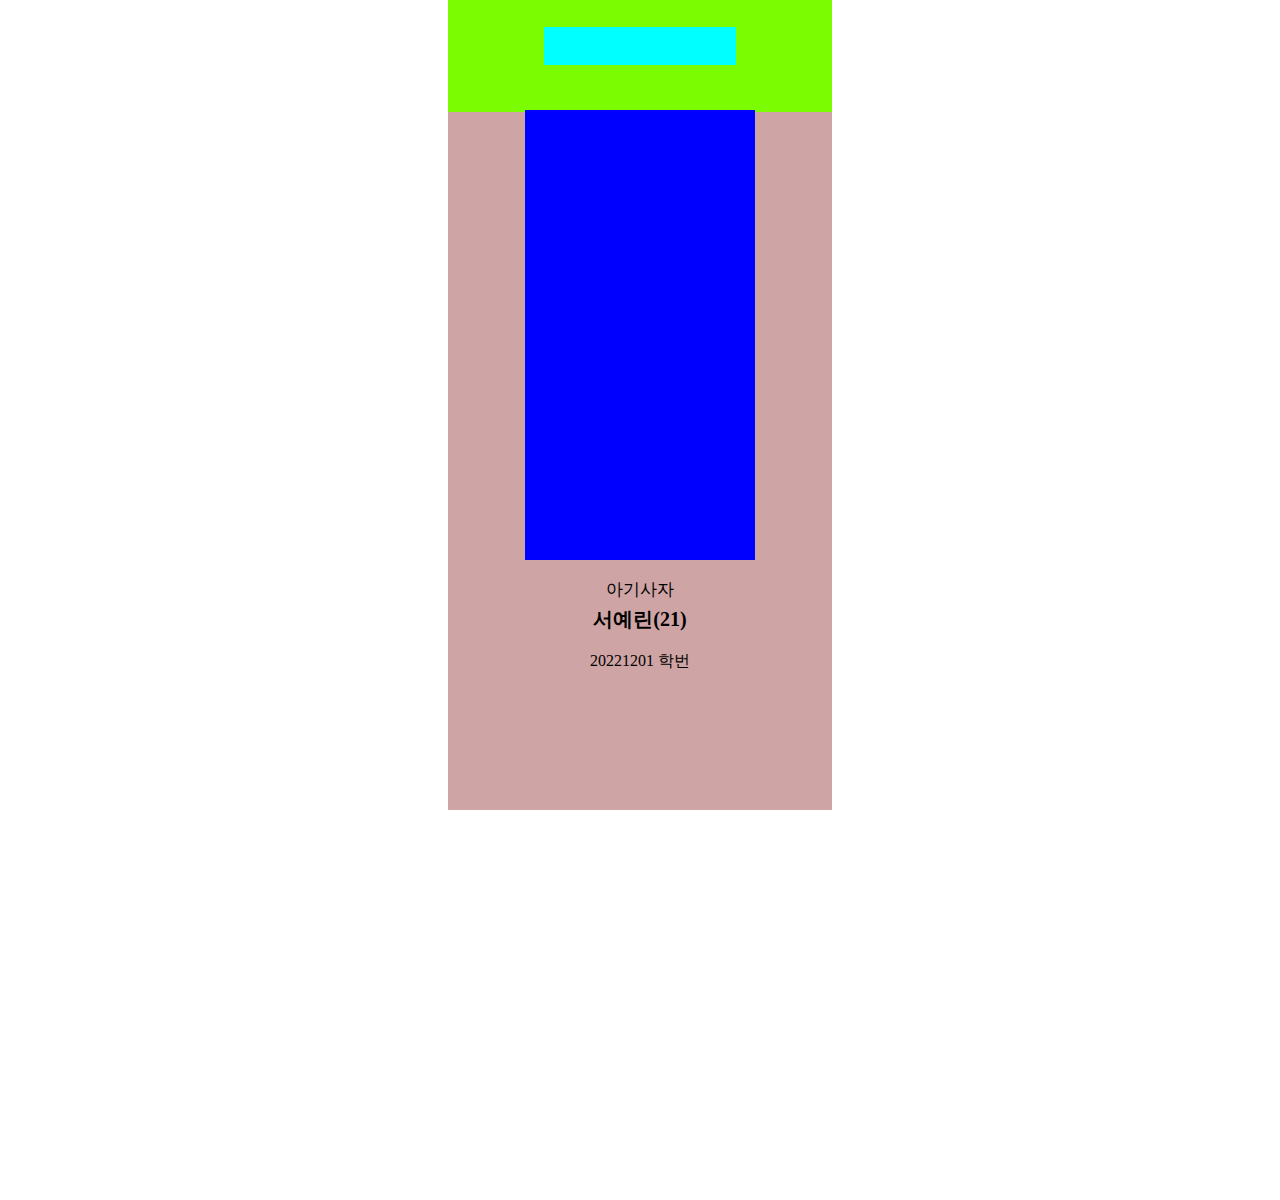
==== index.html @ 130150ea "자기소개" ====
<!DOCTYPE html>
<html lang="en">
<head>
  <meta charset="UTF-8">
  <meta http-equiv="X-UA-Compatible" content="IE=edge">
  <meta name="viewport" content="width=device-width, initial-scale=1.0">
  <link rel="stylesheet" href="/1.css">
  <title>예뤼니 자기소개</title>
</head>
<body>
  <div class="intro">
    <div class="background">
      <div class="intro-box">
        <div class="logo"></div>
        <div class="me"></div>
        <p class="title">아기사자</p>
        <p class="name-age">서예린(21)</p>
        <p class="student-number">20221201 학번</p>
      </div>
    </div>
  </div>
  <script src="/1.js"></script>
</body>
</html>
---- 1.css ----
*{
  padding: 0;
  margin: 0;
}
body{
  width: 100%;
  height: 1200px;
  display: flex;
  justify-content: center;
}
.intro{
  width: 30vw;
  height: 90vh;
  display: flex;
  align-items: center;
  flex-direction: column;
  background-color: rgb(207, 164, 164);
}
.background{
  width: 100%;
  height: 13.8%;
  background-color: lawngreen;
}
.intro-box{
  width: 30vw;
  height: 90vh;
  display: flex;
  align-items: center;
  flex-direction: column;
}
.logo{
  margin: 3vh 0 5vh 0; 
  width: 15vw;
  height: 3vw;
  background-color: aqua;
}
.me{
  width: 18vw;
  height: 50vh;
  background-color: blue;
}
.title{
  margin:  2vh 0 0.5vh 0;
  font-size: 17px;
}
.name-age{
  font-size: 20px;
  font-weight: 900;
}
.student-number{
  margin: 2vh 0 0 0;
}
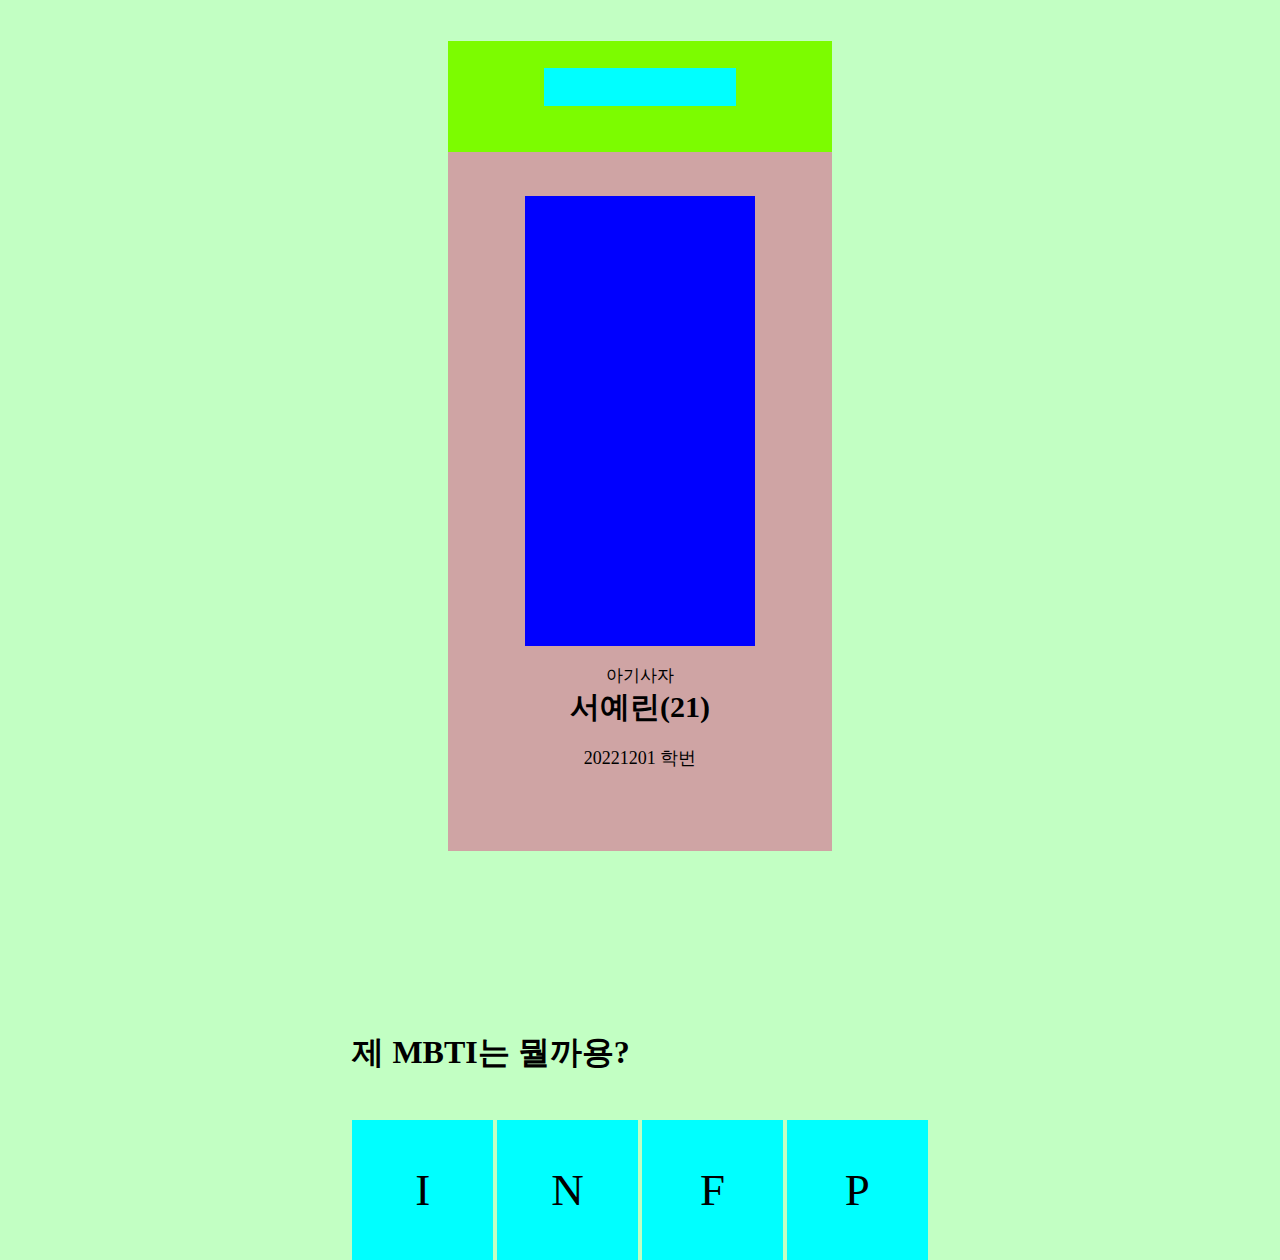
==== commit 54219249: "자기소개" ====
--- a/index.html
+++ b/index.html
@@ -8,6 +8,7 @@
   <title>예뤼니 자기소개</title>
 </head>
 <body>
+  <!-- intro -->
   <div class="intro">
     <div class="background">
       <div class="intro-box">
@@ -19,6 +20,16 @@
       </div>
     </div>
   </div>
+  <!-- mabti -->
+  <div class="mbti">
+    <h1>제 MBTI는 뭘까용?</h1>
+    <div class="mbti-box">
+      <span class="mbti-1">I</span>
+      <span class="mbti-2">N</span>
+      <span class="mbti-3">F</span>
+      <span class="mbti-4">P</span>
+    </div>
+  </div>
   <script src="/1.js"></script>
 </body>
 </html>--- a/1.css
+++ b/1.css
@@ -4,11 +4,14 @@
 }
 body{
   width: 100%;
-  height: 1200px;
+  height: 100%;
   display: flex;
-  justify-content: center;
+  flex-direction: column;
+  align-items: center;
+  background-color: rgb(194, 255, 195);
 }
 .intro{
+  margin: 4.5vh 0 20vh 0;
   width: 30vw;
   height: 90vh;
   display: flex;
@@ -35,18 +38,32 @@
   background-color: aqua;
 }
 .me{
+  margin: 5vh 0 0 0;
   width: 18vw;
   height: 50vh;
   background-color: blue;
 }
 .title{
-  margin:  2vh 0 0.5vh 0;
+  margin:  2vh 0 0vh 0;
   font-size: 17px;
 }
 .name-age{
-  font-size: 20px;
+  font-size: 30px;
   font-weight: 900;
 }
 .student-number{
-  margin: 2vh 0 0 0;
+  margin: 2vh 0 0 0px;
+  font-size: 18px;  
+}
+.mbti h1{
+  margin: 0 0 5vh 0;
+}
+.mbti-1, .mbti-2, .mbti-3, .mbti-4{
+  width: 11vw;
+  height: 11vw;
+  display: inline-block;
+  font-size: 45px;
+  text-align: center;
+  line-height: 11vw;
+  background-color: aqua;
 }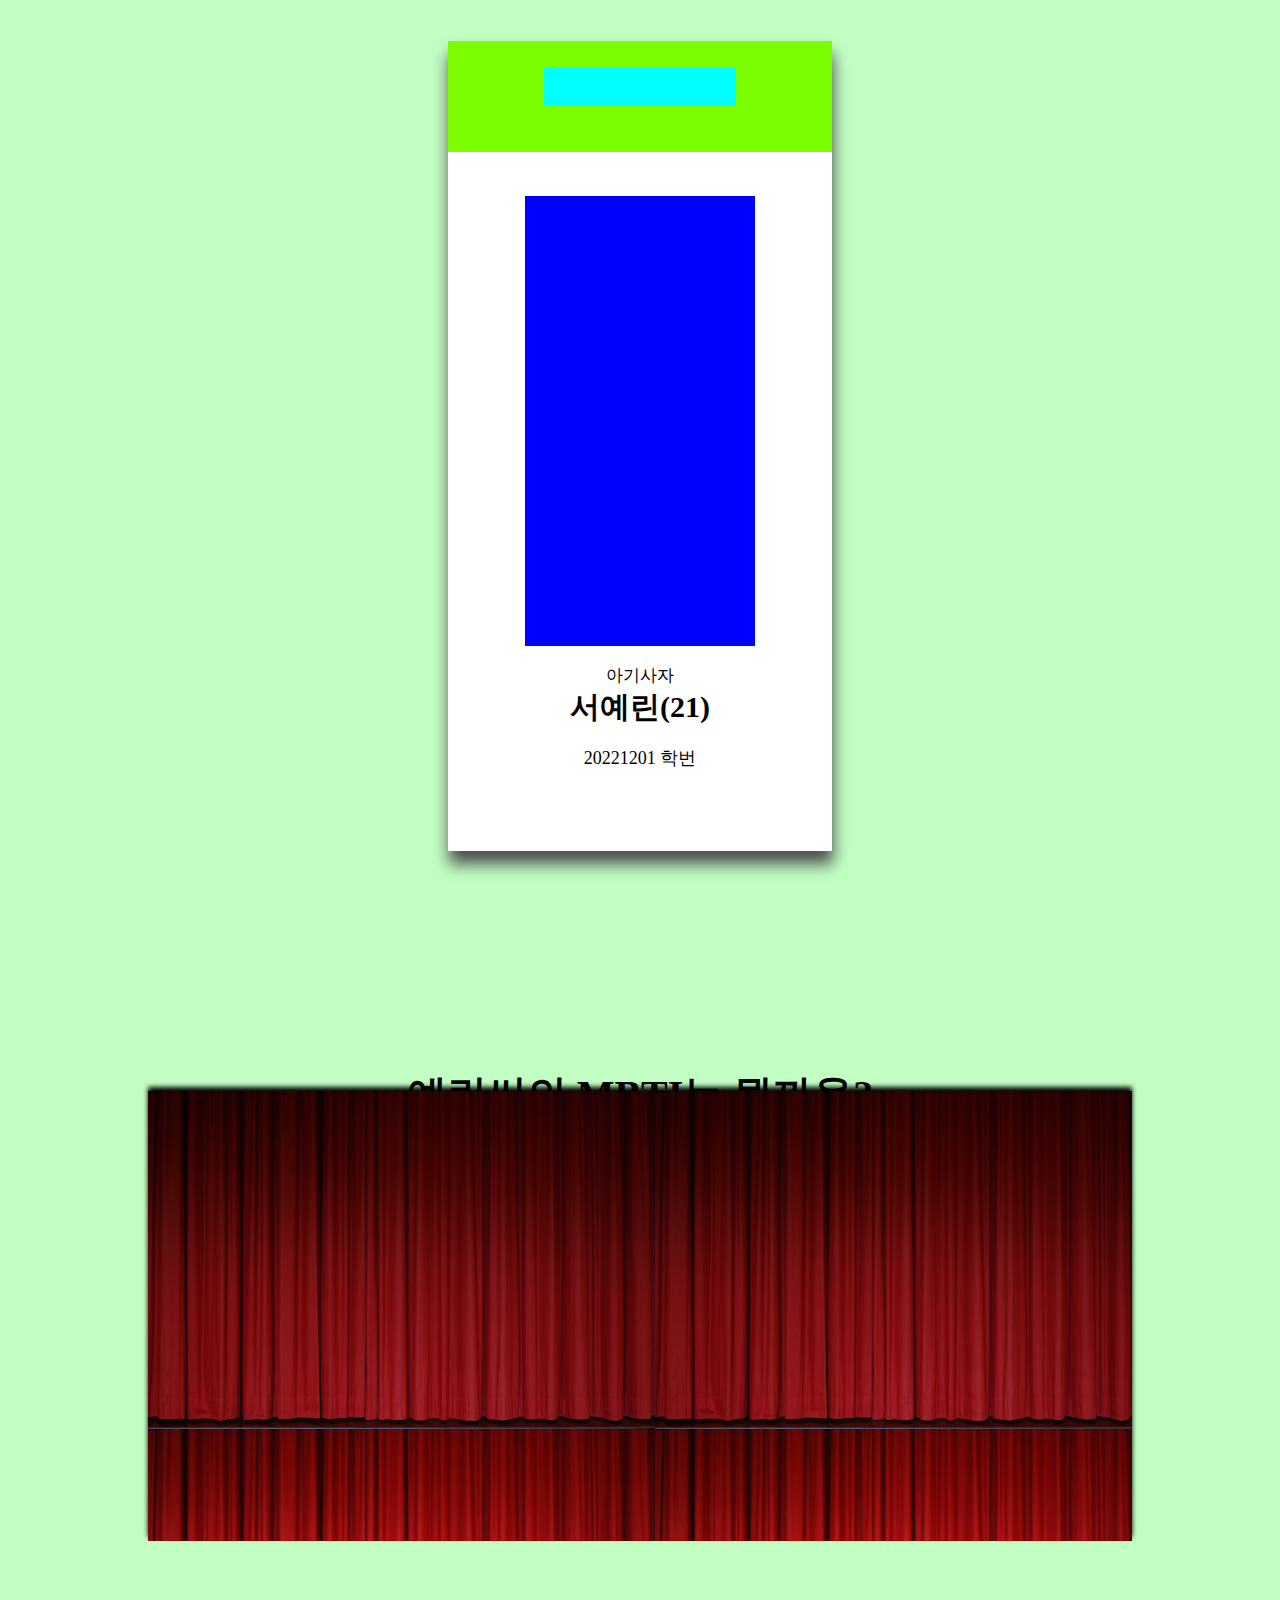
==== commit 05ca4534: "자기소개" ====
--- a/index.html
+++ b/index.html
@@ -22,12 +22,13 @@
   </div>
   <!-- mabti -->
   <div class="mbti">
-    <h1>제 MBTI는 뭘까용?</h1>
+    <h1>예린씨의 MBTI는 뭘까용?</h1>
     <div class="mbti-box">
       <span class="mbti-1">I</span>
       <span class="mbti-2">N</span>
       <span class="mbti-3">F</span>
       <span class="mbti-4">P</span>
+      <div class="mystery"></div>
     </div>
   </div>
   <script src="/1.js"></script>
--- a/1.css
+++ b/1.css
@@ -11,13 +11,14 @@
   background-color: rgb(194, 255, 195);
 }
 .intro{
-  margin: 4.5vh 0 20vh 0;
+  margin: 4.5vh 0 18vh 0;
   width: 30vw;
   height: 90vh;
   display: flex;
   align-items: center;
   flex-direction: column;
-  background-color: rgb(207, 164, 164);
+  box-shadow: 1px 13px 15px rgb(77, 77, 77);
+  background-color: rgb(255, 255, 255);
 }
 .background{
   width: 100%;
@@ -55,15 +56,43 @@
   margin: 2vh 0 0 0px;
   font-size: 18px;  
 }
+.mbti{
+  margin: 6vh 0 0 0;
+  width: 100%;
+  display: flex;
+  flex-direction: column;
+  align-items: center;
+}
 .mbti h1{
-  margin: 0 0 5vh 0;
+  margin: 0 0 8vh 0;
+  font-size: 40px;
 }
 .mbti-1, .mbti-2, .mbti-3, .mbti-4{
+  margin: 0 0vw 0 3vw;
   width: 11vw;
   height: 11vw;
   display: inline-block;
-  font-size: 45px;
+  color: rgb(0, 0, 0) ;
+  font-size: 50px;
+  font-weight: 900;
   text-align: center;
   line-height: 11vw;
-  background-color: aqua;
+  position: relative;
+  top: 10vh;
+  left: 12vw;
+  background-color: rgb(255, 255, 255);
+}
+.mystery{
+  width: 76.9vw;
+  height: 50vh;
+  box-shadow: 0px -4px 5px black;
+  position: relative;
+  bottom: 27vh;
+  background: linear-gradient(to top, rgba(0, 0, 0, 0), rgba(0, 0, 0, 0.621)),  url(/img/closed\ curtain.jpg);
+}
+
+.mystery:active{
+  width: 85vw;
+  box-shadow: none;
+  background-image: url(/img/opened\ curtain.png);
 }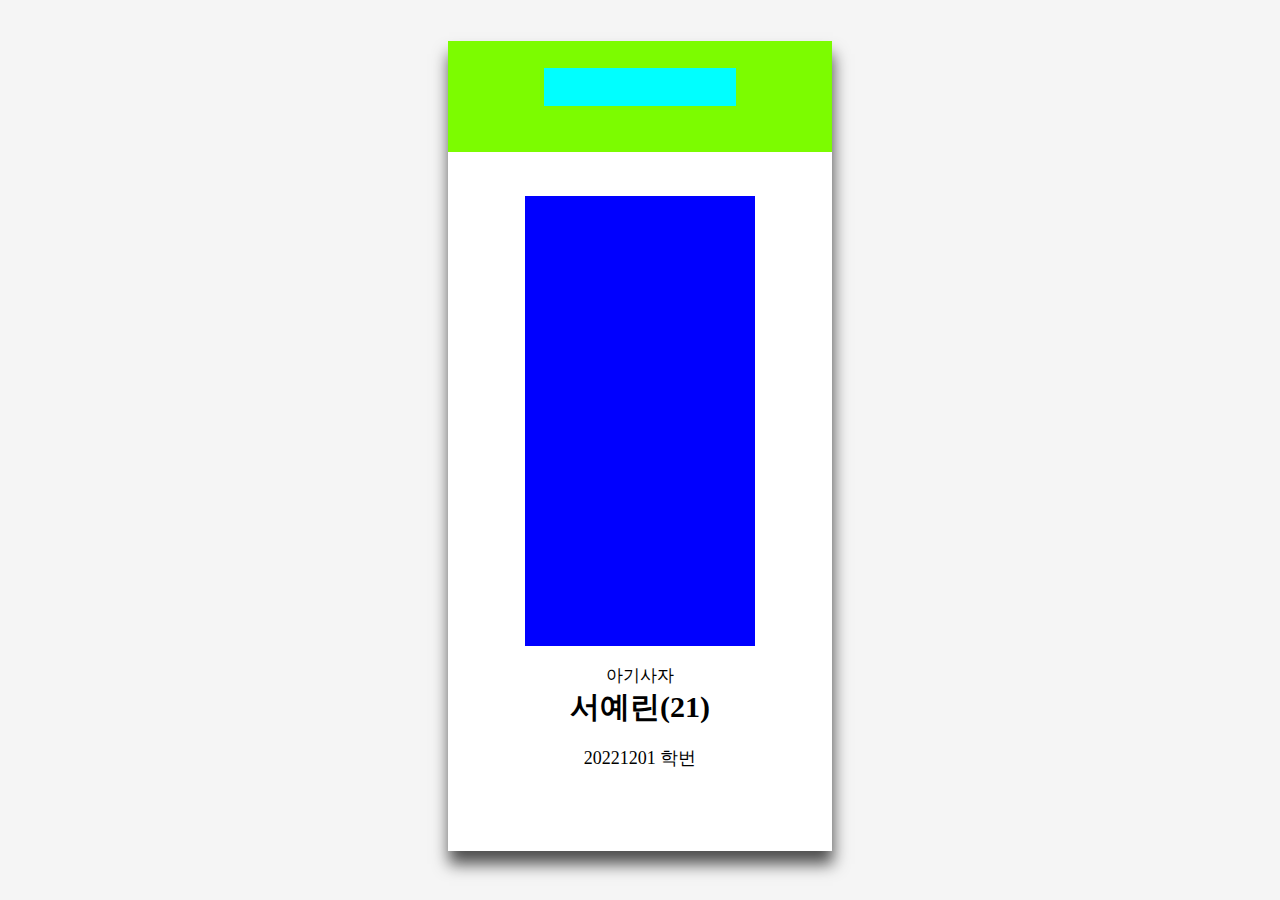
==== commit 2a825983: "자기소개" ====
--- a/index.html
+++ b/index.html
@@ -13,24 +13,12 @@
     <div class="background">
       <div class="intro-box">
         <div class="logo"></div>
-        <div class="me"></div>
+        <a href="/2.html"><div class="me"></div></a>
         <p class="title">아기사자</p>
         <p class="name-age">서예린(21)</p>
         <p class="student-number">20221201 학번</p>
       </div>
     </div>
   </div>
-  <!-- mabti -->
-  <div class="mbti">
-    <h1>예린씨의 MBTI는 뭘까용?</h1>
-    <div class="mbti-box">
-      <span class="mbti-1">I</span>
-      <span class="mbti-2">N</span>
-      <span class="mbti-3">F</span>
-      <span class="mbti-4">P</span>
-      <div class="mystery"></div>
-    </div>
-  </div>
-  <script src="/1.js"></script>
 </body>
 </html>--- a/1.css
+++ b/1.css
@@ -8,10 +8,13 @@
   display: flex;
   flex-direction: column;
   align-items: center;
-  background-color: rgb(194, 255, 195);
+  background-color: whitesmoke;
+}
+h1{
+  font-size: 40px;
 }
 .intro{
-  margin: 4.5vh 0 18vh 0;
+  margin: 4.5vh 0 0vh 0;
   width: 30vw;
   height: 90vh;
   display: flex;
@@ -56,43 +59,3 @@
   margin: 2vh 0 0 0px;
   font-size: 18px;  
 }
-.mbti{
-  margin: 6vh 0 0 0;
-  width: 100%;
-  display: flex;
-  flex-direction: column;
-  align-items: center;
-}
-.mbti h1{
-  margin: 0 0 8vh 0;
-  font-size: 40px;
-}
-.mbti-1, .mbti-2, .mbti-3, .mbti-4{
-  margin: 0 0vw 0 3vw;
-  width: 11vw;
-  height: 11vw;
-  display: inline-block;
-  color: rgb(0, 0, 0) ;
-  font-size: 50px;
-  font-weight: 900;
-  text-align: center;
-  line-height: 11vw;
-  position: relative;
-  top: 10vh;
-  left: 12vw;
-  background-color: rgb(255, 255, 255);
-}
-.mystery{
-  width: 76.9vw;
-  height: 50vh;
-  box-shadow: 0px -4px 5px black;
-  position: relative;
-  bottom: 27vh;
-  background: linear-gradient(to top, rgba(0, 0, 0, 0), rgba(0, 0, 0, 0.621)),  url(/img/closed\ curtain.jpg);
-}
-
-.mystery:active{
-  width: 85vw;
-  box-shadow: none;
-  background-image: url(/img/opened\ curtain.png);
-}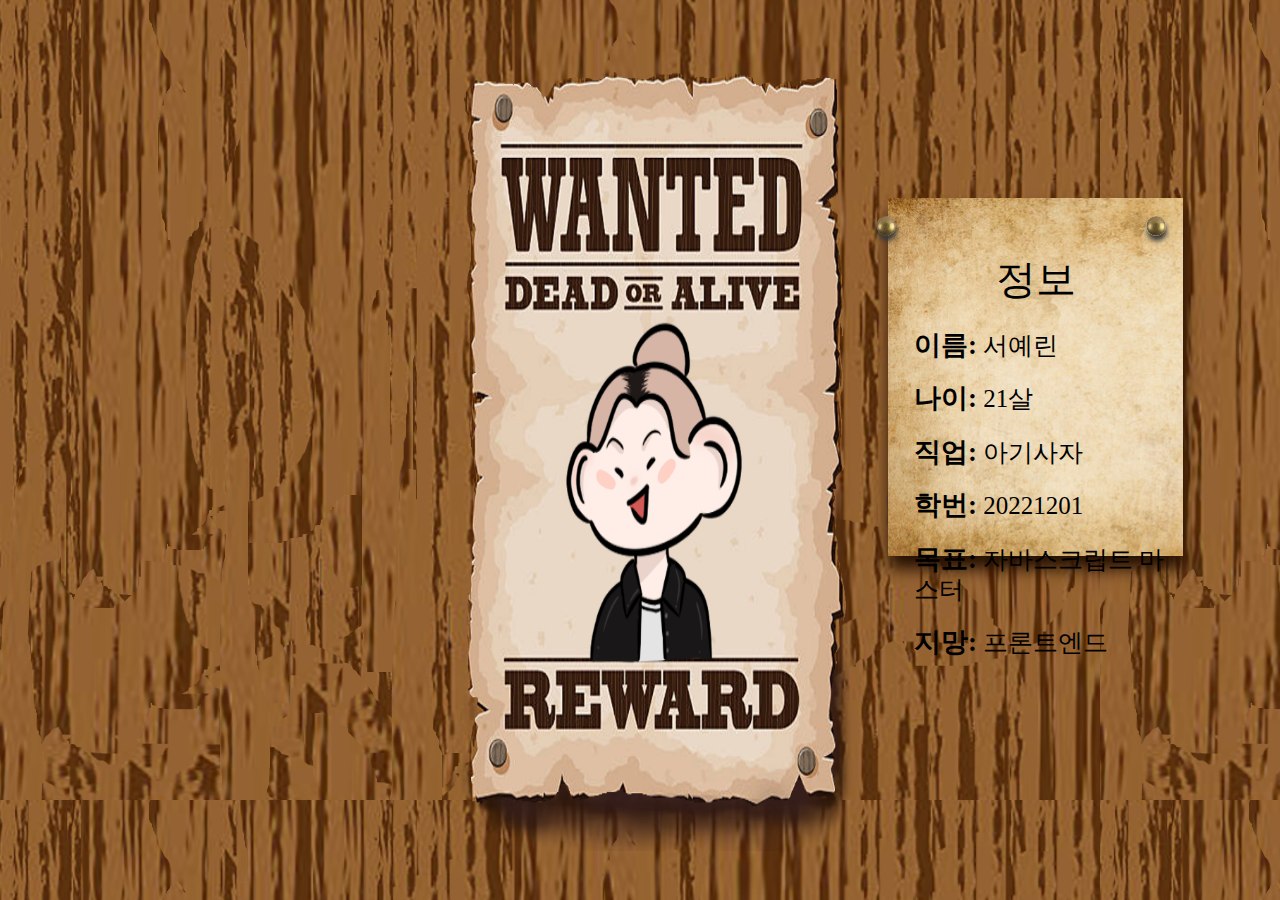
==== commit f0171267: "introduce myself" ====
--- a/index.html
+++ b/index.html
@@ -9,16 +9,19 @@
 </head>
 <body>
   <!-- intro -->
-  <div class="intro">
-    <div class="background">
-      <div class="intro-box">
-        <div class="logo"></div>
-        <a href="/2.html"><div class="me"></div></a>
-        <p class="title">아기사자</p>
-        <p class="name-age">서예린(21)</p>
-        <p class="student-number">20221201 학번</p>
-      </div>
+  <div class="intro"> 
+    <a href="/2.html"><img class="wanted" src="/img/wanted.png" alt=""></a>
+    <div class="info">
+      <p class="information">정보</p>
+      <p class="name"><span>이름:</span> 서예린</p>
+      <p class="age"><span>나이:</span> 21살</p>
+      <p class="job"><span>직업:</span> 아기사자</p>
+      <p class="student-number"><span>학번:</span> 20221201</p>
+      <p class="wish"><span>목표:</span> 자바스크립트 마스터</p>
+      <p class="track"><span>지망:</span> 프론트엔드</p>
     </div>
+    <img class="tack" src="/img/tack.png" alt="">
+    <img class="tack-2" src="/img/tack.png" alt="">
   </div>
 </body>
 </html>--- a/1.css
+++ b/1.css
@@ -1,3 +1,7 @@
+@font-face {
+  font-family: 'font';
+  src: url("/img/BMEuljiro10yearslater.ttf") format('truetype');
+}
 *{
   padding: 0;
   margin: 0;
@@ -6,56 +10,66 @@
   width: 100%;
   height: 100%;
   display: flex;
-  flex-direction: column;
-  align-items: center;
-  background-color: whitesmoke;
+  justify-content: center;
+  background-image: url(/img/bg.png);
 }
 h1{
   font-size: 40px;
 }
 .intro{
-  margin: 4.5vh 0 0vh 0;
-  width: 30vw;
+  width: 100%;
+  display: flex;
+  justify-content: center;
+}
+.wanted{
+  margin: 4.5vh 0 0vh 28vw;
+  width: 33vw;
   height: 90vh;
-  display: flex;
-  align-items: center;
-  flex-direction: column;
-  box-shadow: 1px 13px 15px rgb(77, 77, 77);
-  background-color: rgb(255, 255, 255);
 }
-.background{
-  width: 100%;
-  height: 13.8%;
-  background-color: lawngreen;
+.info{
+  width: 23vw;
+  height: 28vw;
+  position: relative;
+  top: 22vh;
+  left: 2vw;
+  box-shadow: 1px 13px 15px rgb(38, 17, 3);
+  background-image: url(/img/paper\ texture.jpg);
 }
-.intro-box{
-  width: 30vw;
-  height: 90vh;
-  display: flex;
-  align-items: center;
-  flex-direction: column;
+.tack{
+  width: 1.6vw;
+  height: 1.6vw;
+  border-radius: 100%;
+  box-shadow: 1px 5px 5px rgb(58, 58, 58);
+  position: relative;
+  top: 24vh;
+  right: 22vw;
+  background-color: rgba(240, 248, 255, 0);
 }
-.logo{
-  margin: 3vh 0 5vh 0; 
-  width: 15vw;
-  height: 3vw;
-  background-color: aqua;
+.tack-2{
+  width: 1.6vw;
+  height: 1.6vw;
+  border-radius: 100%;
+  box-shadow: 1px 5px 5px rgb(58, 58, 58);
+  position: relative;
+  top: 24vh;
+  right: 2.5vw;
+  background-color: rgba(240, 248, 255, 0);
 }
-.me{
-  margin: 5vh 0 0 0;
-  width: 18vw;
-  height: 50vh;
-  background-color: blue;
+.information{
+  font-family: 'font';
+  margin: 6vh 0 1vh 0;
+  font-size: 40px;
+  font-weight: 500;
+  text-align: center;
 }
-.title{
-  margin:  2vh 0 0vh 0;
-  font-size: 17px;
+.name, .age, .job, .student-number, .wish, .track{
+  font-family: 'font';
+  margin: 2.5vh 0 0 2vw;
+  font-size: 25px;
+  font-weight: 500;
+  line-height: 30px;
 }
-.name-age{
-  font-size: 30px;
+.info span{
+  font-size: 27px;
   font-weight: 900;
 }
-.student-number{
-  margin: 2vh 0 0 0px;
-  font-size: 18px;  
-}
